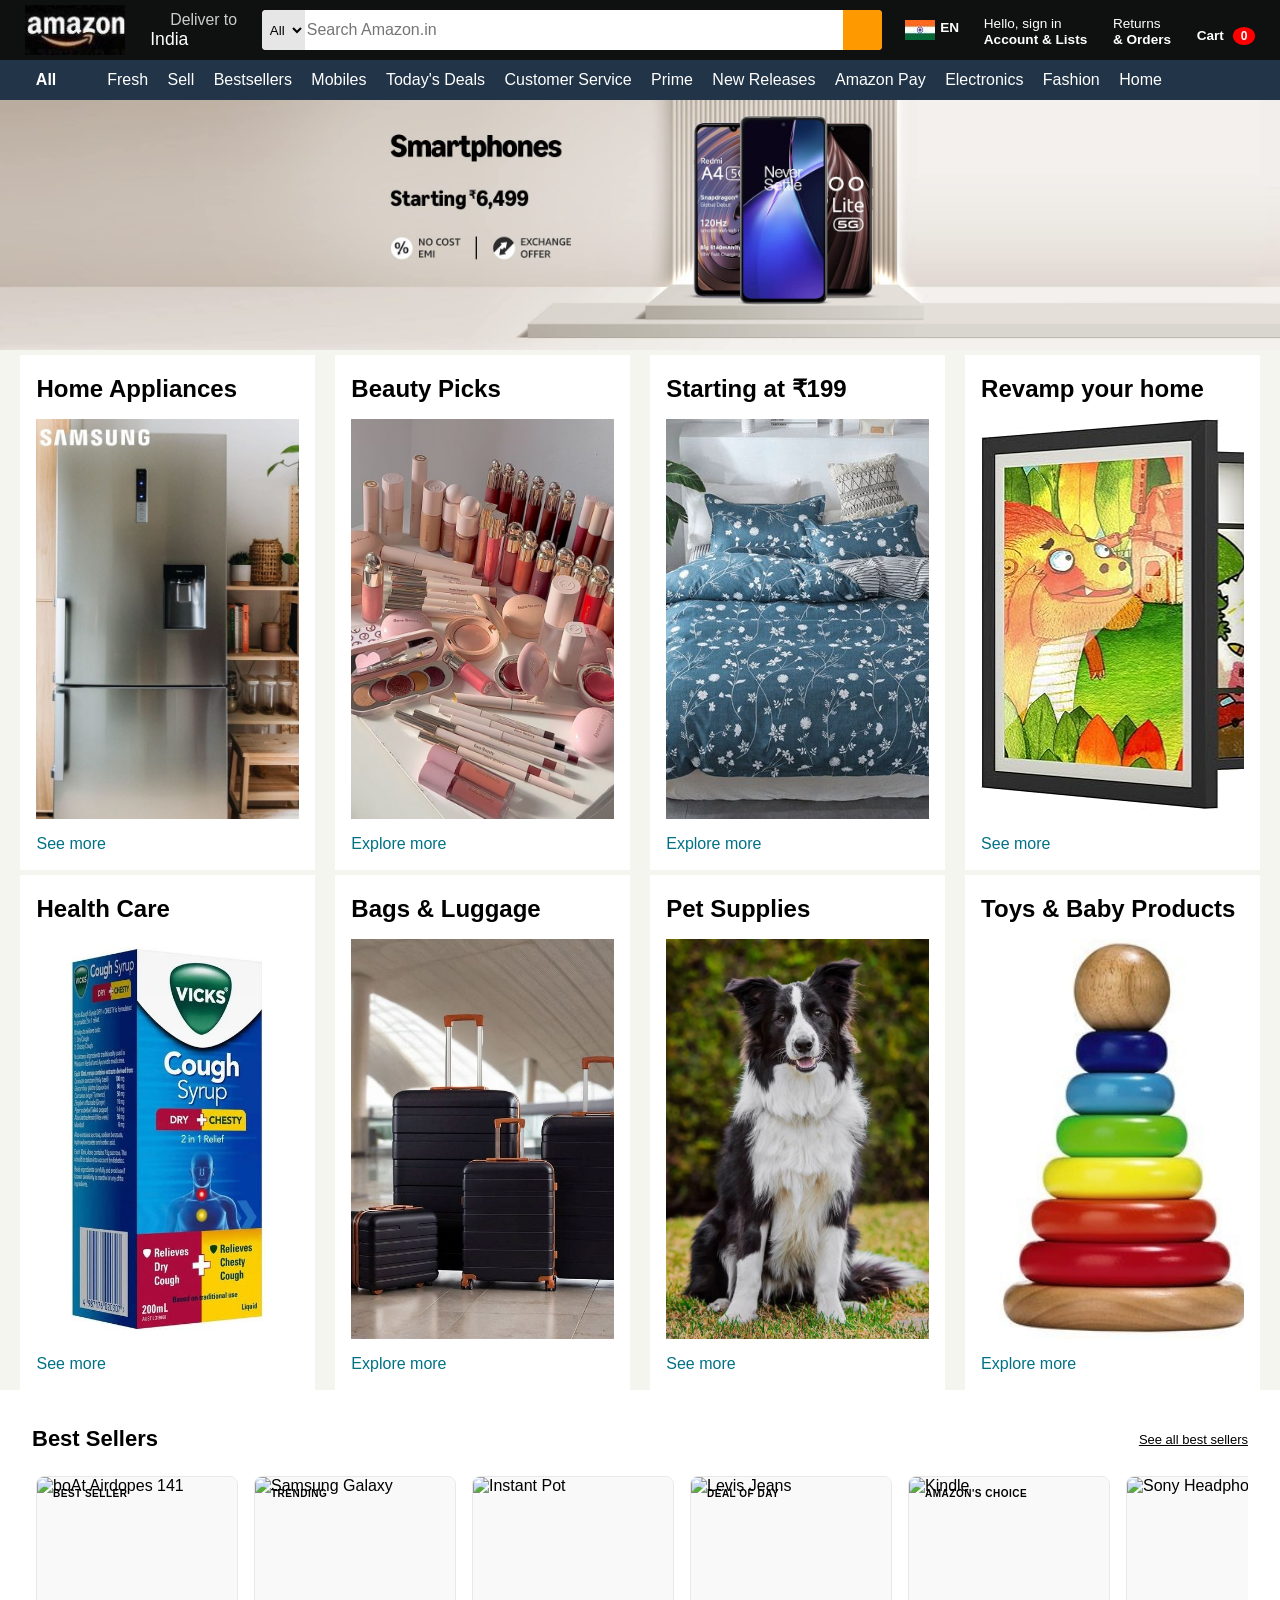
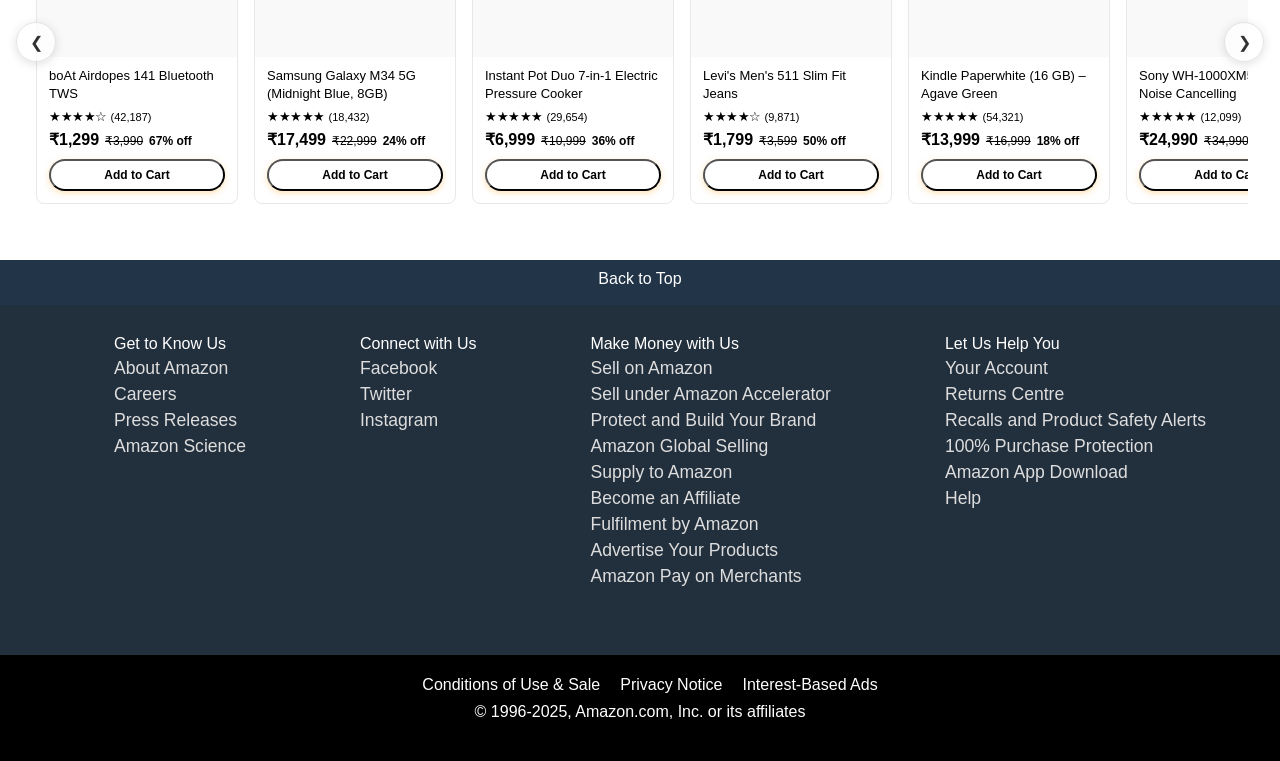
==== index.html @ c7623ada "Add files via upload" ====
<!DOCTYPE html>
<html lang="en">
<head>
    <meta charset="UTF-8">
    <meta name="viewport" content="width=device-width, initial-scale=1.0">
    <title>Amazon</title>
    <link rel="stylesheet" href="https://cdnjs.cloudflare.com/ajax/libs/font-awesome/7.0.1/css/all.min.css">
    <link rel="stylesheet" href="style.css">
</head>
<body>
    <header>
        <div class="navbar">
            <div class="nav-logo border">
                <div class="logo"></div>
            </div>
            
            <div class="nav-address border">
                <p class="add-first">Deliver to</p>
                <div class="add-icon">
                    <i class="fa-sharp fa-solid fa-location-dot"></i>
                    <p class="add-second">India</p>
                </div>
            </div>

            <div class="nav-search">
                <select class="search-select">
                    <option>All</option>
                </select>
                <input placeholder="Search Amazon.in" class="search-input">
                <div class="search-icon">
                    <i class="fa-solid fa-magnifying-glass"></i>
                </div>
            </div>

            <div class="nav-flag">
                <div class="flag"></div>
                <div class="in">
                    EN
                    <i class="fa-solid fa-caret-down"></i>
                </div>
            </div>


            <div class="nav-singin border">
                <p><span>Hello, sign in</span></p>
                <p class="nav-sec">Account & Lists</p>
            </div>

            <div class="nav-return border">
                <p><span>Returns</span></p>
                <p class="nav-sec">& Orders</p>
            </div>

            <div class="nav-cart border" id="cartBtn">
                <i class="fa-solid fa-cart-shopping"></i>
                Cart
                <span id="cartCount">0</span>
            </div>
        </div>
        <div>
            <div class="panel">
                <div class="panel-all">
                    <i class="fa-solid fa-bars"></i>
                    All 
                </div>
                <div class="panel-ops">
                    <p>Fresh</p>
                    <p>Sell</p>
                    <p>Bestsellers</p>
                    <p>Mobiles</p>
                    <p>Today's Deals</p>
                    <p>Customer Service</p>
                    <p>Prime</p>
                    <p>New Releases</p>
                    <p>Amazon Pay</p>
                    <p>Electronics</p>
                    <p>Fashion</p>
                    <p>Home</p>
            </div> 
        </div>
    </header>

    <div class="main-sec"></div>
    
    <div class="shopping">
        <div class="box">
            <div class="box-content">
                <h2>Home Appliances</h2>
                <div class="image" style="background-image: url('1.jpg');"></div>
                <p class="text">See more</p>
            </div>
        </div>

        <div class="box">
            <div class="box-content">
                <h2>Beauty Picks</h2>
                <div class="image" style="background-image: url('2.jpg');"></div>
                <p class="text">Explore more</p>
            </div>
        </div>

        <div class="box">
            <div class="box-content">
                <h2>Starting at ₹199</h2>
                <div class="image" style="background-image: url('3.jpg');"></div>
                <p class="text">Explore more</p>
            </div>
        </div>
        <div class="box">
            <div class="box-content">
                <h2>Revamp your home</h2>
                <div class="image" style="background-image: url('4.jpg');"></div>
                <p class="text">See more</p>
            </div>
        </div>

        <div class="box">
            <div class="box-content">
                <h2>Health Care</h2>
                <div class="image" style="background-image: url('5.jpg');"></div>
                <p class="text">See more</p>
            </div>
        </div>

        <div class="box">
            <div class="box-content">
                <h2>Bags & Luggage</h2>
                <div class="image" style="background-image: url('6.jpg');"></div>
                <p class="text">Explore more</p>
            </div>
        </div>

        <div class="box">
            <div class="box-content">
                <h2>Pet Supplies</h2>
                <div class="image" style="background-image: url('7.jpg');"></div>
                <p class="text">See more</p>
            </div>
        </div>

        <div class="box">
            <div class="box-content">
                <h2>Toys & Baby Products</h2>
                <div class="image" style="background-image: url('8.jpg');"></div>
                <p class="text">Explore more</p>
            </div>
        </div>
    </div>

    <section class="product-section container">
      <div class="section-header">
        <h2>Best Sellers</h2>
        <a href="#" class="see-all-link">See all best sellers</a>
      </div>
      <div class="product-row-wrapper">
        <button class="row-scroll-btn left" aria-label="Scroll left">&#10094;</button>
        <div class="product-row" id="bestSellers">

          <div class="product-card" data-id="1" data-name="boAt Airdopes 141" data-price="1299">
            <div class="card-img-wrap">
              <img src="https://images.unsplash.com/photo-1590658268037-6bf12165a8df?w=300&q=80" alt="boAt Airdopes 141" loading="lazy" />
              <span class="card-badge">Best Seller</span>
            </div>
            <div class="card-body">
              <h4 class="card-title">boAt Airdopes 141 Bluetooth TWS</h4>
              <div class="card-rating">
                <span class="stars">★★★★☆</span>
                <span class="review-count">(42,187)</span>
              </div>
              <div class="card-price">
                <span class="price-current">₹1,299</span>
                <span class="price-original">₹3,990</span>
                <span class="discount">67% off</span>
              </div>
              <button class="add-cart-btn" data-id="1" data-name="boAt Airdopes 141" data-price="1299">Add to Cart</button>
            </div>
          </div>

          <div class="product-card" data-id="2" data-name="Samsung Galaxy M34" data-price="17499">
            <div class="card-img-wrap">
              <img src="https://images.unsplash.com/photo-1511707171634-5f897ff02aa9?w=300&q=80" alt="Samsung Galaxy" loading="lazy" />
              <span class="card-badge">Trending</span>
            </div>
            <div class="card-body">
              <h4 class="card-title">Samsung Galaxy M34 5G (Midnight Blue, 8GB)</h4>
              <div class="card-rating">
                <span class="stars">★★★★★</span>
                <span class="review-count">(18,432)</span>
              </div>
              <div class="card-price">
                <span class="price-current">₹17,499</span>
                <span class="price-original">₹22,999</span>
                <span class="discount">24% off</span>
              </div>
              <button class="add-cart-btn" data-id="2" data-name="Samsung Galaxy M34" data-price="17499">Add to Cart</button>
            </div>
          </div>

          <div class="product-card" data-id="3" data-name="Instant Pot Duo 7-in-1" data-price="6999">
            <div class="card-img-wrap">
              <img src="https://images.unsplash.com/photo-1585515320310-259814833e62?w=300&q=80" alt="Instant Pot" loading="lazy" />
            </div>
            <div class="card-body">
              <h4 class="card-title">Instant Pot Duo 7-in-1 Electric Pressure Cooker</h4>
              <div class="card-rating">
                <span class="stars">★★★★★</span>
                <span class="review-count">(29,654)</span>
              </div>
              <div class="card-price">
                <span class="price-current">₹6,999</span>
                <span class="price-original">₹10,999</span>
                <span class="discount">36% off</span>
              </div>
              <button class="add-cart-btn" data-id="3" data-name="Instant Pot Duo 7-in-1" data-price="6999">Add to Cart</button>
            </div>
          </div>

          <div class="product-card" data-id="4" data-name="Levi's Men's Slim Fit Jeans" data-price="1799">
            <div class="card-img-wrap">
              <img src="https://images.unsplash.com/photo-1542272604-787c3835535d?w=300&q=80" alt="Levis Jeans" loading="lazy" />
              <span class="card-badge">Deal of Day</span>
            </div>
            <div class="card-body">
              <h4 class="card-title">Levi's Men's 511 Slim Fit Jeans</h4>
              <div class="card-rating">
                <span class="stars">★★★★☆</span>
                <span class="review-count">(9,871)</span>
              </div>
              <div class="card-price">
                <span class="price-current">₹1,799</span>
                <span class="price-original">₹3,599</span>
                <span class="discount">50% off</span>
              </div>
              <button class="add-cart-btn" data-id="4" data-name="Levi's Men's Slim Fit Jeans" data-price="1799">Add to Cart</button>
            </div>
          </div>

          <div class="product-card" data-id="5" data-name="Kindle Paperwhite" data-price="13999">
            <div class="card-img-wrap">
              <img src="https://images.unsplash.com/photo-1544716278-ca5e3f4abd8c?w=300&q=80" alt="Kindle" loading="lazy" />
              <span class="card-badge">Amazon's Choice</span>
            </div>
            <div class="card-body">
              <h4 class="card-title">Kindle Paperwhite (16 GB) – Agave Green</h4>
              <div class="card-rating">
                <span class="stars">★★★★★</span>
                <span class="review-count">(54,321)</span>
              </div>
              <div class="card-price">
                <span class="price-current">₹13,999</span>
                <span class="price-original">₹16,999</span>
                <span class="discount">18% off</span>
              </div>
              <button class="add-cart-btn" data-id="5" data-name="Kindle Paperwhite" data-price="13999">Add to Cart</button>
            </div>
          </div>

          <div class="product-card" data-id="6" data-name="Sony WH-1000XM5" data-price="24990">
            <div class="card-img-wrap">
              <img src="https://images.unsplash.com/photo-1505740420928-5e560c06d30e?w=300&q=80" alt="Sony Headphones" loading="lazy" />
            </div>
            <div class="card-body">
              <h4 class="card-title">Sony WH-1000XM5 Wireless Noise Cancelling</h4>
              <div class="card-rating">
                <span class="stars">★★★★★</span>
                <span class="review-count">(12,099)</span>
              </div>
              <div class="card-price">
                <span class="price-current">₹24,990</span>
                <span class="price-original">₹34,990</span>
                <span class="discount">29% off</span>
              </div>
              <button class="add-cart-btn" data-id="6" data-name="Sony WH-1000XM5" data-price="24990">Add to Cart</button>
            </div>
          </div>

          <div class="product-card" data-id="7" data-name="Philips Air Fryer" data-price="8499">
            <div class="card-img-wrap">
              <img src="https://images.unsplash.com/photo-1626204551772-c54060f6a7bf?w=300&q=80" alt="Air Fryer" loading="lazy" />
            </div>
            <div class="card-body">
              <h4 class="card-title">Philips Air Fryer HD9200/90 (1400W) 4.1L</h4>
              <div class="card-rating">
                <span class="stars">★★★★☆</span>
                <span class="review-count">(7,654)</span>
              </div>
              <div class="card-price">
                <span class="price-current">₹8,499</span>
                <span class="price-original">₹13,995</span>
                <span class="discount">39% off</span>
              </div>
              <button class="add-cart-btn" data-id="7" data-name="Philips Air Fryer" data-price="8499">Add to Cart</button>
            </div>
          </div>

        </div>
        <button class="row-scroll-btn right" aria-label="Scroll right">&#10095;</button>
      </div>
    </section>

    <footer>
        <div class="top">
            <a href="index.html">
                <div>
                    Back to Top
                </div>
            </a>
        </div>

        <div class="bottom">
            <ul>
                <p class="heading">Get to Know Us</p>
                <a>About Amazon</a>
                <a>Careers</a>
                <a>Press Releases</a>
                <a>Amazon Science</a>
            </ul>

            <ul>
                <p class="heading">Connect with Us</p>
                <a>Facebook</a>
                <a>Twitter</a>
                <a>Instagram</a>
            </ul>

            <ul>
                <p class="heading">Make Money with Us</p>
                <a>Sell on Amazon</a>
                <a>Sell under Amazon Accelerator</a>
                <a>Protect and Build Your Brand</a>
                <a>Amazon Global Selling</a>
                <a>Supply to Amazon</a>
                <a>Become an Affiliate</a>
                <a>Fulfilment by Amazon</a>
                <a>Advertise Your Products</a>
                <a>Amazon Pay on Merchants</a>
            </ul>

            <ul>
                <p class="heading">Let Us Help You</p>
                <a>Your Account</a>
                <a>Returns Centre</a>
                <a>Recalls and Product Safety Alerts</a>
                <a>100% Purchase Protection</a>
                <a>Amazon App Download</a>
                <a>Help</a>
            </ul>
        </div>
        
        <div class="foot">
            <ul class="end">
                <li class="list">Conditions of Use & Sale</li>
                <li class="list">Privacy Notice</li>
                <li class="list">Interest-Based Ads</li>
            </ul>
        </div>
        <div class="copy">
            <p>&copy 1996-2025, Amazon.com, Inc. or its affiliates</p>
        </div>
    </footer>

    <div id="cartOverlay"></div>
    <div id="cartOverlay"></div>
    <div id="cartSidebar">
        <div class="cart-header">
            <h2>Shopping Cart</h2>
            <button id="cartCloseBtn">&times;</button>
        </div>
        <div id="cartItems">
            <p class="empty-cart">Your cart is empty.</p>
        </div>
        <div id="cartFooter" style="display:none;">
            <h3>Total : <span id="cartTotal">₹0</span></h3>
            <button class="checkout-btn">Proceed to Checkout</button>
        </div>
    </div>
    <div id="toast"></div>

    <script src="./script.js"></script>

</body>
</html>
---- style.css ----
* {
    margin:0;
    font-family: Arial, Helvetica, sans-serif;
    border: border-box;
}
.navbar {
    height: 60px;
    background-color: #0F1111;
    color: white;
    display: flex;
    align-items: center;
    justify-content: space-evenly;
}
.nav-logo {
    height: 50px;
    width: 100px;
}
.logo {
    background-image: url("amazon-logo.jpg");
    background-size: cover;
    height: 50px;
    width: 100px;
}
.border {
    border: 1.5px solid transparent;  
}
.border:hover {
    border: 1.5px solid white;
}
.add-first {
    color: #CCCCCC; 
    font-size: 0.99rem;
    margin-left: 20px;
}
.add-second {
    font-size: 1.1rem;
}
.add-icon {
    display: flex;
    align-items: center;
}
.nav-search {
    display: flex;
    justify-content: space-evenly;
    background-color: pink;
    height: 40px;
    width: 620px;
    border-radius: 4px;
}
.nav-search:hover {
    border: 2px solid orange;
}
.search-select {
    background-color: #E6E6E6;
    border-top-left-radius: 4px;
    border-bottom-left-radius: 4px;
    border: none;
    width: 50px;
    text-align: center;
}
.search-input {
    width: 100%;
    border: none;
    font-size: 1rem;
}
.search-icon {
    width: 45px;
    display: flex;
    align-items: center;
    justify-content: center;
    font-size: 1.2rem;
    background-color: #ff9900;
    color: #0F1111;
    border-top-right-radius: 4px;
    border-bottom-right-radius: 4px;
}
.nav-flag {
    display: flex;
}
.nav-flag:hover {
    border: 1.5px solid white;
}
.flag {
    background-image: url("flag.jpg");
    height: 20px;
    width: 30px;
}
.in {
    margin-left: 5px;
    font-size: 0.85rem;
    font-weight: 700;
}
span {
    font-size: 0.85rem;
}
.nav-sec {
    font-size: 0.85rem;
    font-weight: 700;
}
.nav-cart i {
    font-size: 30px;
}
.nav-cart {
    font-size: 0.85rem;
    font-weight: 700;
}
.panel {
    height: 40px;
    background-color: #213448;
    display: flex;
    color: white;
    align-items: center;
    justify-content: space-evenly;
}
.panel-all {
    font-size: 1rem;
    font-weight: 700;
}
.panel-all:hover {
    border: 1.5px solid white;
}
.panel-ops p {
    display: inline;
    margin-left: 15px;
}
.panel-ops {
    width: 90%;
    font-size: 1rem;
    font-weight: 450;
}
.panel-ops p:hover {
    border: 1.5px solid white;
}
.main-sec {
    background-image: url("bg.jpg");
    height: 250px;
    background-size: cover;
    display: flex;
    justify-content: center;
    align-items: flex-end;

}
.shopping {
    display: flex;
    flex-wrap: wrap;
    justify-content: space-evenly;
    background-color: #F5F5F0;
}
.box {
    height: 480px;
    width: 23%;
    background-color: white;
    padding: 20px 0px 15px;
    margin-top: 5px;
}
.image {
    height: 400px;
    background-size: cover;
    margin-top: 1rem;
    margin-bottom: 1rem;
}
.image:hover {
    cursor: pointer;
}
.text{
    color: #007185;
}
.text:hover {
    cursor: pointer;
    color: #003039;
}
.box-content {
    margin-left: 1rem;
    margin-right: 1rem;
}
footer {
    margin-top: 20px;
}
.top {
    background-color: #213448;
    text-align: center;
    height: 25px;
    padding: 10px;
    font-weight: 545;
}
.top a {
    color: white;
    text-decoration: none;
}
.bottom {
    background-color: #222f3d;
    color: white;
    height: 350px;
    display: flex;
    justify-content: space-evenly;
}
ul {
    margin-top: 30px;
}
.heading:hover {
    text-decoration: underline;
}
ul a {
    display: block;
    font-size: 1.1rem;
    color: #dddddd;
    margin-top: 5px;
}
ul a:hover {
    text-decoration: underline;
}
.foot {
    height: 30px;
    background-color: black;
    margin: 0;
    display: flex;
    justify-content: center;
    align-items: center;
    color: white;
}
.end {
    list-style-type: none;
    display: flex;
    flex-wrap: wrap;
    justify-content: center;
}
.list {
    margin-right: 20px;
}
.list:hover {
    text-decoration: underline;
}
.copy {
    height: 40px;
    background-color: black;
    color: white;
    align-items: center;
    text-align: center;
    padding: 18px;
}
.product-section {
  background: var(--amz-white);
  border-radius: 8px;
  padding: 20px;
  margin: 16px 12px;
  box-shadow: var(--shadow);
}
.section-header {
  display: flex;
  justify-content: space-between;
  align-items: center;
  margin-bottom: 16px;
}
.section-header h2 { font-size: 22px; font-weight: 700; }
.see-all-link {
  color: var(--amz-link);
  font-size: 13px;
  transition: color var(--transition);
}
.see-all-link:hover { color: var(--amz-orange); text-decoration: underline; }
.product-row-wrapper { position: relative; }
.product-row {
  display: flex;
  gap: 16px;
  overflow-x: auto;
  scroll-behavior: smooth;
  padding: 8px 4px 16px;
  scrollbar-width: none;
}
.product-row::-webkit-scrollbar { display: none; }
.row-scroll-btn {
  position: absolute;
  top: 50%; transform: translateY(-55%);
  background: rgba(255,255,255,0.95);
  border: 1px solid #ddd;
  border-radius: 50%;
  width: 40px; height: 40px;
  font-size: 16px;
  display: flex; align-items: center; justify-content: center;
  z-index: 10;
  box-shadow: 0 2px 10px rgba(0,0,0,.15);
  transition: all var(--transition);
  opacity: 0.8;
}
.row-scroll-btn.left { left: -16px; }
.row-scroll-btn.right { right: -16px; }
.row-scroll-btn:hover { opacity: 1; box-shadow: 0 4px 20px rgba(0,0,0,.2); transform: translateY(-55%) scale(1.08); }
.product-card {
  min-width: 200px;
  max-width: 200px;
  background: var(--amz-white);
  border-radius: 8px;
  border: 1px solid #e8e8e8;
  overflow: hidden;
  transition: all var(--transition);
  cursor: pointer;
  flex-shrink: 0;
}
.product-card:hover {
  box-shadow: 0 6px 24px rgba(0,0,0,0.13);
  transform: translateY(-6px);
  border-color: #ddd;
}
.card-img-wrap {
  position: relative;
  height: 180px;
  background: #f9f9f9;
  overflow: hidden;
}
.card-img-wrap img {
  height: 100%;
  object-fit: cover;
  transition: transform 0.4s ease;
}
.product-card:hover .card-img-wrap img { transform: scale(1.08); }
.card-badge {
  position: absolute;
  top: 8px; left: 8px;
  background: var(--amz-red);
  color: var(--amz-white);
  font-size: 10px;
  font-weight: 700;
  padding: 3px 8px;
  border-radius: 3px;
  text-transform: uppercase;
  letter-spacing: 0.5px;
}
.card-body { padding: 10px 12px 12px; }
.card-title {
  font-size: 13px;
  font-weight: 500;
  line-height: 1.4;
  color: var(--amz-text);
  margin-bottom: 6px;
  display: -webkit-box;
  -webkit-line-clamp: 2;
  -webkit-box-orient: vertical;
  overflow: hidden;
  min-height: 36px;
}
.card-rating {
  display: flex; align-items: center; gap: 4px;
  margin-bottom: 6px;
}
.stars { color: var(--amz-orange); font-size: 13px; letter-spacing: -0.5px; }
.review-count { font-size: 11px; color: var(--amz-link); }
.card-price {
  display: flex; align-items: baseline; gap: 6px;
  flex-wrap: wrap;
  margin-bottom: 10px;
}
.price-current { font-size: 16px; font-weight: 700; color: var(--amz-text); }
.price-original { font-size: 12px; text-decoration: line-through; color: var(--amz-muted); }
.discount { font-size: 12px; color: var(--amz-red); font-weight: 600; }
.add-cart-btn {
  width: 100%;
  background: var(--amz-orange);
  color: var(--amz-dark);
  padding: 7px 12px;
  border-radius: 20px;
  font-size: 12px;
  font-weight: 700;
  text-align: center;
  transition: background var(--transition), transform var(--transition), box-shadow var(--transition);
  box-shadow: 0 2px 6px rgba(255,153,0,0.3);
}
.add-cart-btn:hover {
  background: var(--amz-orange2);
  transform: scale(1.03);
  box-shadow: 0 4px 12px rgba(255,153,0,0.45);
}
.add-cart-btn:active { transform: scale(0.97); }
.add-cart-btn.added {
  background: var(--amz-green);
  color: var(--amz-white);
}
#cartCount{
    background:red;color:white;border-radius:50%;
    padding:2px 8px;margin-left:5px;font-size:12px;
}
#cartOverlay{
    position:fixed;top:0;left:0;width:100%;height:100%;
    background:rgba(0,0,0,.5);display:none;z-index:999;
}
#cartOverlay.active{display:block;}
#cartSidebar{
    position:fixed;top:0;right:-400px;width:350px;height:100vh;
    background:#fff;transition:.3s ease;z-index:1000;
    overflow-y:auto;box-shadow:-5px 0 20px rgba(0,0,0,.3);
}
#cartSidebar.open{right:0;}
.cart-header{
    background:#131921;color:white;padding:15px;
    display:flex;justify-content:space-between;align-items:center;
}
#toast{
    position:fixed;bottom:20px;right:20px;
    background:#131921;color:white;padding:12px 18px;
    border-radius:6px;opacity:0;transition:.3s;z-index:2000;
}
#toast.show{opacity:1;}
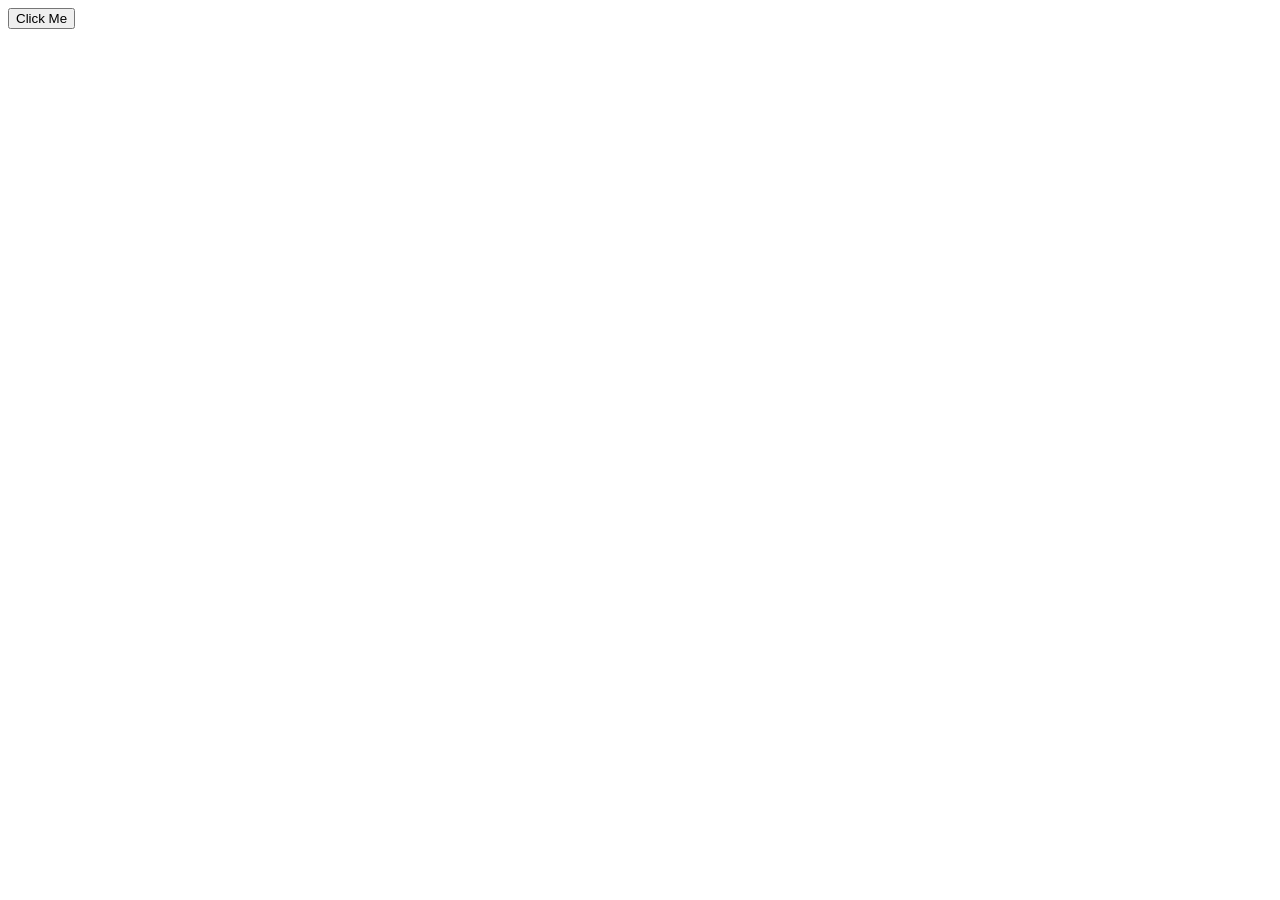
==== commit 4e719b6b: "Add files via upload" ====
--- a/index.html
+++ b/index.html
@@ -3,380 +3,10 @@
 <head>
     <meta charset="UTF-8">
     <meta name="viewport" content="width=device-width, initial-scale=1.0">
-    <title>Amazon</title>
-    <link rel="stylesheet" href="https://cdnjs.cloudflare.com/ajax/libs/font-awesome/7.0.1/css/all.min.css">
-    <link rel="stylesheet" href="style.css">
+    <title>Document</title>
 </head>
 <body>
-    <header>
-        <div class="navbar">
-            <div class="nav-logo border">
-                <div class="logo"></div>
-            </div>
-            
-            <div class="nav-address border">
-                <p class="add-first">Deliver to</p>
-                <div class="add-icon">
-                    <i class="fa-sharp fa-solid fa-location-dot"></i>
-                    <p class="add-second">India</p>
-                </div>
-            </div>
-
-            <div class="nav-search">
-                <select class="search-select">
-                    <option>All</option>
-                </select>
-                <input placeholder="Search Amazon.in" class="search-input">
-                <div class="search-icon">
-                    <i class="fa-solid fa-magnifying-glass"></i>
-                </div>
-            </div>
-
-            <div class="nav-flag">
-                <div class="flag"></div>
-                <div class="in">
-                    EN
-                    <i class="fa-solid fa-caret-down"></i>
-                </div>
-            </div>
-
-
-            <div class="nav-singin border">
-                <p><span>Hello, sign in</span></p>
-                <p class="nav-sec">Account & Lists</p>
-            </div>
-
-            <div class="nav-return border">
-                <p><span>Returns</span></p>
-                <p class="nav-sec">& Orders</p>
-            </div>
-
-            <div class="nav-cart border" id="cartBtn">
-                <i class="fa-solid fa-cart-shopping"></i>
-                Cart
-                <span id="cartCount">0</span>
-            </div>
-        </div>
-        <div>
-            <div class="panel">
-                <div class="panel-all">
-                    <i class="fa-solid fa-bars"></i>
-                    All 
-                </div>
-                <div class="panel-ops">
-                    <p>Fresh</p>
-                    <p>Sell</p>
-                    <p>Bestsellers</p>
-                    <p>Mobiles</p>
-                    <p>Today's Deals</p>
-                    <p>Customer Service</p>
-                    <p>Prime</p>
-                    <p>New Releases</p>
-                    <p>Amazon Pay</p>
-                    <p>Electronics</p>
-                    <p>Fashion</p>
-                    <p>Home</p>
-            </div> 
-        </div>
-    </header>
-
-    <div class="main-sec"></div>
-    
-    <div class="shopping">
-        <div class="box">
-            <div class="box-content">
-                <h2>Home Appliances</h2>
-                <div class="image" style="background-image: url('1.jpg');"></div>
-                <p class="text">See more</p>
-            </div>
-        </div>
-
-        <div class="box">
-            <div class="box-content">
-                <h2>Beauty Picks</h2>
-                <div class="image" style="background-image: url('2.jpg');"></div>
-                <p class="text">Explore more</p>
-            </div>
-        </div>
-
-        <div class="box">
-            <div class="box-content">
-                <h2>Starting at ₹199</h2>
-                <div class="image" style="background-image: url('3.jpg');"></div>
-                <p class="text">Explore more</p>
-            </div>
-        </div>
-        <div class="box">
-            <div class="box-content">
-                <h2>Revamp your home</h2>
-                <div class="image" style="background-image: url('4.jpg');"></div>
-                <p class="text">See more</p>
-            </div>
-        </div>
-
-        <div class="box">
-            <div class="box-content">
-                <h2>Health Care</h2>
-                <div class="image" style="background-image: url('5.jpg');"></div>
-                <p class="text">See more</p>
-            </div>
-        </div>
-
-        <div class="box">
-            <div class="box-content">
-                <h2>Bags & Luggage</h2>
-                <div class="image" style="background-image: url('6.jpg');"></div>
-                <p class="text">Explore more</p>
-            </div>
-        </div>
-
-        <div class="box">
-            <div class="box-content">
-                <h2>Pet Supplies</h2>
-                <div class="image" style="background-image: url('7.jpg');"></div>
-                <p class="text">See more</p>
-            </div>
-        </div>
-
-        <div class="box">
-            <div class="box-content">
-                <h2>Toys & Baby Products</h2>
-                <div class="image" style="background-image: url('8.jpg');"></div>
-                <p class="text">Explore more</p>
-            </div>
-        </div>
-    </div>
-
-    <section class="product-section container">
-      <div class="section-header">
-        <h2>Best Sellers</h2>
-        <a href="#" class="see-all-link">See all best sellers</a>
-      </div>
-      <div class="product-row-wrapper">
-        <button class="row-scroll-btn left" aria-label="Scroll left">&#10094;</button>
-        <div class="product-row" id="bestSellers">
-
-          <div class="product-card" data-id="1" data-name="boAt Airdopes 141" data-price="1299">
-            <div class="card-img-wrap">
-              <img src="https://images.unsplash.com/photo-1590658268037-6bf12165a8df?w=300&q=80" alt="boAt Airdopes 141" loading="lazy" />
-              <span class="card-badge">Best Seller</span>
-            </div>
-            <div class="card-body">
-              <h4 class="card-title">boAt Airdopes 141 Bluetooth TWS</h4>
-              <div class="card-rating">
-                <span class="stars">★★★★☆</span>
-                <span class="review-count">(42,187)</span>
-              </div>
-              <div class="card-price">
-                <span class="price-current">₹1,299</span>
-                <span class="price-original">₹3,990</span>
-                <span class="discount">67% off</span>
-              </div>
-              <button class="add-cart-btn" data-id="1" data-name="boAt Airdopes 141" data-price="1299">Add to Cart</button>
-            </div>
-          </div>
-
-          <div class="product-card" data-id="2" data-name="Samsung Galaxy M34" data-price="17499">
-            <div class="card-img-wrap">
-              <img src="https://images.unsplash.com/photo-1511707171634-5f897ff02aa9?w=300&q=80" alt="Samsung Galaxy" loading="lazy" />
-              <span class="card-badge">Trending</span>
-            </div>
-            <div class="card-body">
-              <h4 class="card-title">Samsung Galaxy M34 5G (Midnight Blue, 8GB)</h4>
-              <div class="card-rating">
-                <span class="stars">★★★★★</span>
-                <span class="review-count">(18,432)</span>
-              </div>
-              <div class="card-price">
-                <span class="price-current">₹17,499</span>
-                <span class="price-original">₹22,999</span>
-                <span class="discount">24% off</span>
-              </div>
-              <button class="add-cart-btn" data-id="2" data-name="Samsung Galaxy M34" data-price="17499">Add to Cart</button>
-            </div>
-          </div>
-
-          <div class="product-card" data-id="3" data-name="Instant Pot Duo 7-in-1" data-price="6999">
-            <div class="card-img-wrap">
-              <img src="https://images.unsplash.com/photo-1585515320310-259814833e62?w=300&q=80" alt="Instant Pot" loading="lazy" />
-            </div>
-            <div class="card-body">
-              <h4 class="card-title">Instant Pot Duo 7-in-1 Electric Pressure Cooker</h4>
-              <div class="card-rating">
-                <span class="stars">★★★★★</span>
-                <span class="review-count">(29,654)</span>
-              </div>
-              <div class="card-price">
-                <span class="price-current">₹6,999</span>
-                <span class="price-original">₹10,999</span>
-                <span class="discount">36% off</span>
-              </div>
-              <button class="add-cart-btn" data-id="3" data-name="Instant Pot Duo 7-in-1" data-price="6999">Add to Cart</button>
-            </div>
-          </div>
-
-          <div class="product-card" data-id="4" data-name="Levi's Men's Slim Fit Jeans" data-price="1799">
-            <div class="card-img-wrap">
-              <img src="https://images.unsplash.com/photo-1542272604-787c3835535d?w=300&q=80" alt="Levis Jeans" loading="lazy" />
-              <span class="card-badge">Deal of Day</span>
-            </div>
-            <div class="card-body">
-              <h4 class="card-title">Levi's Men's 511 Slim Fit Jeans</h4>
-              <div class="card-rating">
-                <span class="stars">★★★★☆</span>
-                <span class="review-count">(9,871)</span>
-              </div>
-              <div class="card-price">
-                <span class="price-current">₹1,799</span>
-                <span class="price-original">₹3,599</span>
-                <span class="discount">50% off</span>
-              </div>
-              <button class="add-cart-btn" data-id="4" data-name="Levi's Men's Slim Fit Jeans" data-price="1799">Add to Cart</button>
-            </div>
-          </div>
-
-          <div class="product-card" data-id="5" data-name="Kindle Paperwhite" data-price="13999">
-            <div class="card-img-wrap">
-              <img src="https://images.unsplash.com/photo-1544716278-ca5e3f4abd8c?w=300&q=80" alt="Kindle" loading="lazy" />
-              <span class="card-badge">Amazon's Choice</span>
-            </div>
-            <div class="card-body">
-              <h4 class="card-title">Kindle Paperwhite (16 GB) – Agave Green</h4>
-              <div class="card-rating">
-                <span class="stars">★★★★★</span>
-                <span class="review-count">(54,321)</span>
-              </div>
-              <div class="card-price">
-                <span class="price-current">₹13,999</span>
-                <span class="price-original">₹16,999</span>
-                <span class="discount">18% off</span>
-              </div>
-              <button class="add-cart-btn" data-id="5" data-name="Kindle Paperwhite" data-price="13999">Add to Cart</button>
-            </div>
-          </div>
-
-          <div class="product-card" data-id="6" data-name="Sony WH-1000XM5" data-price="24990">
-            <div class="card-img-wrap">
-              <img src="https://images.unsplash.com/photo-1505740420928-5e560c06d30e?w=300&q=80" alt="Sony Headphones" loading="lazy" />
-            </div>
-            <div class="card-body">
-              <h4 class="card-title">Sony WH-1000XM5 Wireless Noise Cancelling</h4>
-              <div class="card-rating">
-                <span class="stars">★★★★★</span>
-                <span class="review-count">(12,099)</span>
-              </div>
-              <div class="card-price">
-                <span class="price-current">₹24,990</span>
-                <span class="price-original">₹34,990</span>
-                <span class="discount">29% off</span>
-              </div>
-              <button class="add-cart-btn" data-id="6" data-name="Sony WH-1000XM5" data-price="24990">Add to Cart</button>
-            </div>
-          </div>
-
-          <div class="product-card" data-id="7" data-name="Philips Air Fryer" data-price="8499">
-            <div class="card-img-wrap">
-              <img src="https://images.unsplash.com/photo-1626204551772-c54060f6a7bf?w=300&q=80" alt="Air Fryer" loading="lazy" />
-            </div>
-            <div class="card-body">
-              <h4 class="card-title">Philips Air Fryer HD9200/90 (1400W) 4.1L</h4>
-              <div class="card-rating">
-                <span class="stars">★★★★☆</span>
-                <span class="review-count">(7,654)</span>
-              </div>
-              <div class="card-price">
-                <span class="price-current">₹8,499</span>
-                <span class="price-original">₹13,995</span>
-                <span class="discount">39% off</span>
-              </div>
-              <button class="add-cart-btn" data-id="7" data-name="Philips Air Fryer" data-price="8499">Add to Cart</button>
-            </div>
-          </div>
-
-        </div>
-        <button class="row-scroll-btn right" aria-label="Scroll right">&#10095;</button>
-      </div>
-    </section>
-
-    <footer>
-        <div class="top">
-            <a href="index.html">
-                <div>
-                    Back to Top
-                </div>
-            </a>
-        </div>
-
-        <div class="bottom">
-            <ul>
-                <p class="heading">Get to Know Us</p>
-                <a>About Amazon</a>
-                <a>Careers</a>
-                <a>Press Releases</a>
-                <a>Amazon Science</a>
-            </ul>
-
-            <ul>
-                <p class="heading">Connect with Us</p>
-                <a>Facebook</a>
-                <a>Twitter</a>
-                <a>Instagram</a>
-            </ul>
-
-            <ul>
-                <p class="heading">Make Money with Us</p>
-                <a>Sell on Amazon</a>
-                <a>Sell under Amazon Accelerator</a>
-                <a>Protect and Build Your Brand</a>
-                <a>Amazon Global Selling</a>
-                <a>Supply to Amazon</a>
-                <a>Become an Affiliate</a>
-                <a>Fulfilment by Amazon</a>
-                <a>Advertise Your Products</a>
-                <a>Amazon Pay on Merchants</a>
-            </ul>
-
-            <ul>
-                <p class="heading">Let Us Help You</p>
-                <a>Your Account</a>
-                <a>Returns Centre</a>
-                <a>Recalls and Product Safety Alerts</a>
-                <a>100% Purchase Protection</a>
-                <a>Amazon App Download</a>
-                <a>Help</a>
-            </ul>
-        </div>
-        
-        <div class="foot">
-            <ul class="end">
-                <li class="list">Conditions of Use & Sale</li>
-                <li class="list">Privacy Notice</li>
-                <li class="list">Interest-Based Ads</li>
-            </ul>
-        </div>
-        <div class="copy">
-            <p>&copy 1996-2025, Amazon.com, Inc. or its affiliates</p>
-        </div>
-    </footer>
-
-    <div id="cartOverlay"></div>
-    <div id="cartOverlay"></div>
-    <div id="cartSidebar">
-        <div class="cart-header">
-            <h2>Shopping Cart</h2>
-            <button id="cartCloseBtn">&times;</button>
-        </div>
-        <div id="cartItems">
-            <p class="empty-cart">Your cart is empty.</p>
-        </div>
-        <div id="cartFooter" style="display:none;">
-            <h3>Total : <span id="cartTotal">₹0</span></h3>
-            <button class="checkout-btn">Proceed to Checkout</button>
-        </div>
-    </div>
-    <div id="toast"></div>
-
-    <script src="./script.js"></script>
-
+    <button onclick="showAlert()">Click Me </button>
+    <script src="app.js"></script>
 </body>
 </html>
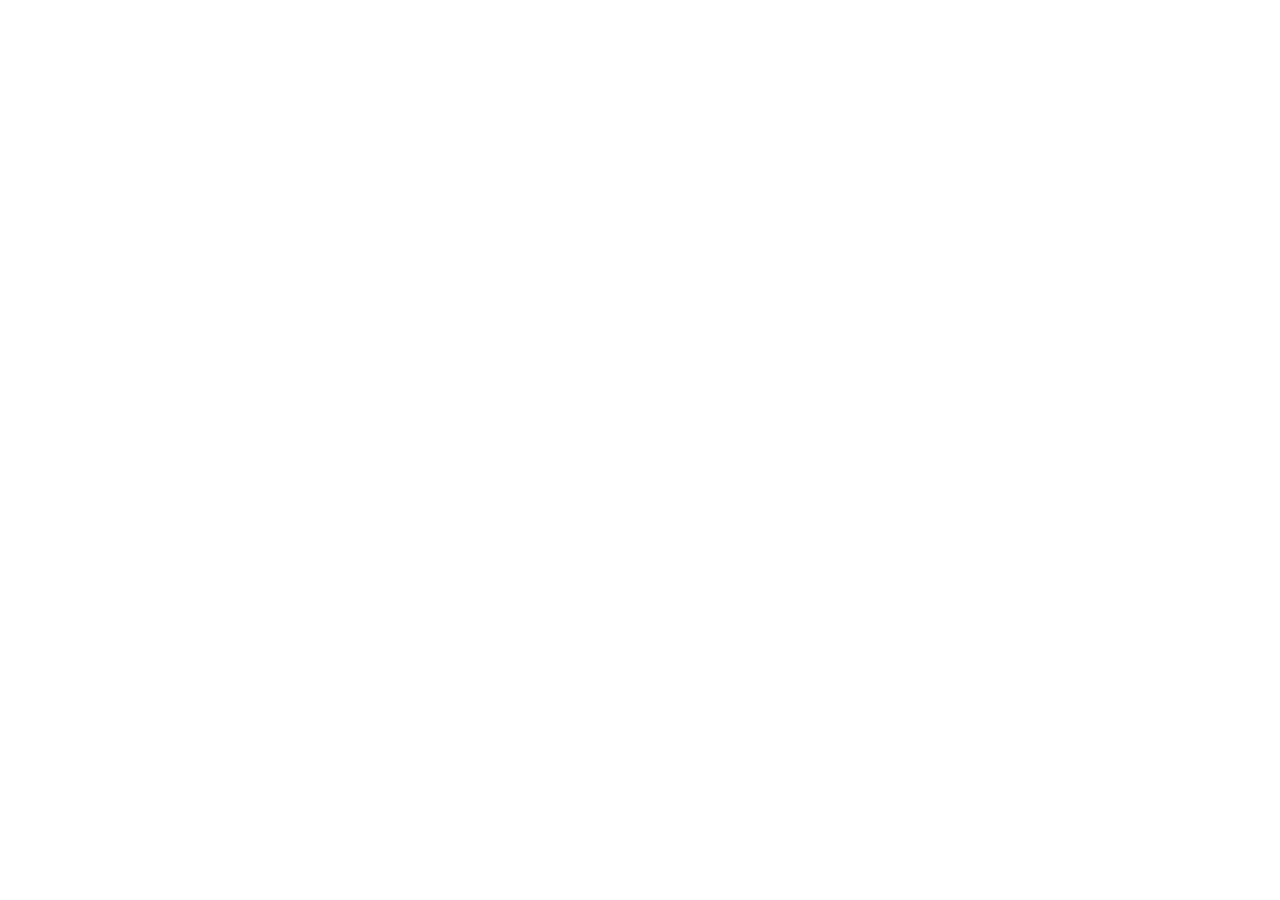
==== commit fdacc567: "Add files via upload" ====
--- a/index.html
+++ b/index.html
@@ -1,12 +1,13 @@
-<!DOCTYPE html>
+<!doctype html>
 <html lang="en">
-<head>
-    <meta charset="UTF-8">
-    <meta name="viewport" content="width=device-width, initial-scale=1.0">
-    <title>Document</title>
-</head>
-<body>
-    <button onclick="showAlert()">Click Me </button>
-    <script src="app.js"></script>
-</body>
+  <head>
+    <meta charset="UTF-8" />
+    <link rel="icon" type="image/svg+xml" href="/favicon.svg" />
+    <meta name="viewport" content="width=device-width, initial-scale=1.0" />
+    <title>zomato-app</title>
+  </head>
+  <body>
+    <div id="root"></div>
+    <script type="module" src="/src/main.jsx"></script>
+  </body>
 </html>
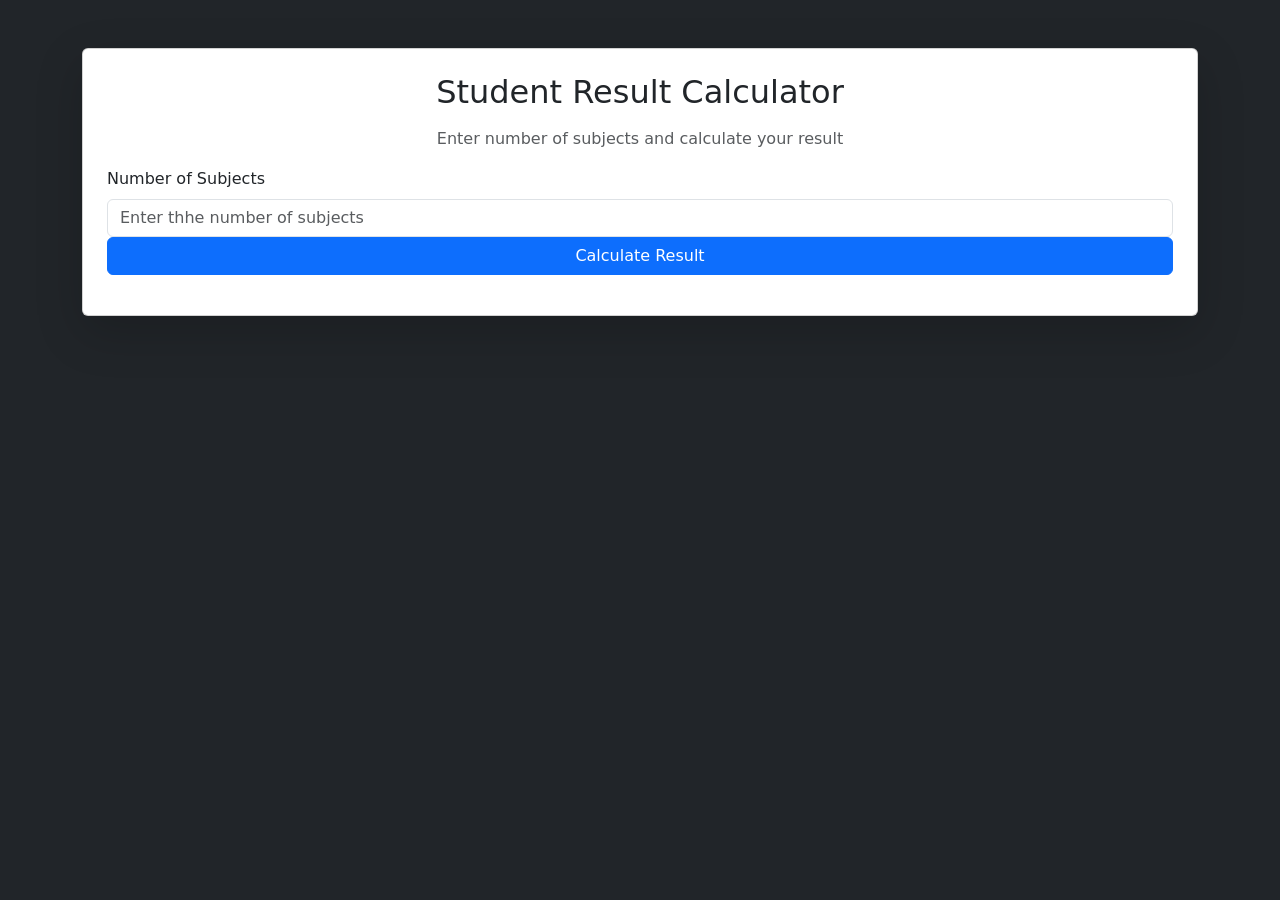
==== commit 68ecafa4: "Add files via upload" ====
--- a/index.html
+++ b/index.html
@@ -1,13 +1,46 @@
-<!doctype html>
+<!DOCTYPE html>
 <html lang="en">
-  <head>
-    <meta charset="UTF-8" />
-    <link rel="icon" type="image/svg+xml" href="/favicon.svg" />
-    <meta name="viewport" content="width=device-width, initial-scale=1.0" />
-    <title>zomato-app</title>
-  </head>
-  <body>
-    <div id="root"></div>
-    <script type="module" src="/src/main.jsx"></script>
-  </body>
+<head>
+    <meta charset="UTF-8">
+    <meta name="viewport" content="width=device-width, initial-scale=1.0">
+    <title>Studnet Result Calculator</title>
+    <link href="https://cdn.jsdelivr.net/npm/bootstrap@5.3.2/dist/css/bootstrap.min.css" rel="stylesheet">
+</head>
+<body class="bg-dark text-light">
+<div class="container py-5">
+    <div class="row justify-content-center">
+    <div class="col-md=6">
+    <div class="card shadow-lg">
+    <div class="card-body p-4">
+    <h2 class="text-center mb-3"> Student Result Calculator</h2>
+    <p class="text-center text-muted">
+    Enter number of subjects and calculate your result 
+      </p>
+      <div class="mb-3">
+       <label class="form-label">Number of Subjects</label>
+       <input
+       type="number"
+       id="numSubjectx"
+       class="form-control"
+       placeholder="Enter thhe number of subjects"
+       min="1"
+       max="20"
+      </div> 
+      <div class="d-grid">
+        <button class="btn btn-primary"
+          onclick="calculateResult()">
+          Calculate Result
+          </button>
+      </div> 
+      <div id="result box" class="md-4 d-none"></div>
+     </div>   
+    </div>        
+        </div>
+    </div>
+</div>
+
+ <script src="script.js"></script>
+ 
+
+</body>
 </html>
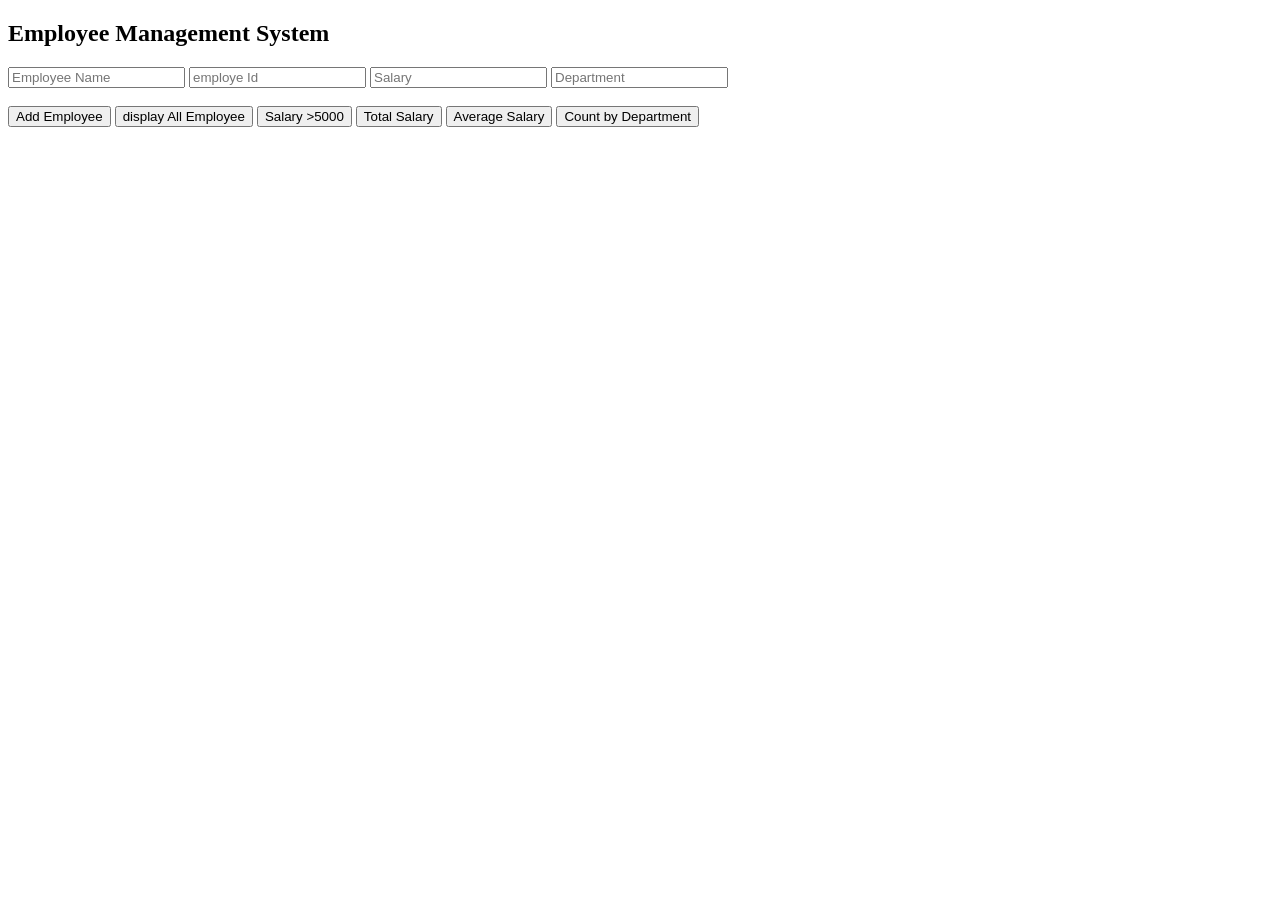
==== commit 7934e3a9: "Add files via upload" ====
--- a/index.html
+++ b/index.html
@@ -3,44 +3,28 @@
 <head>
     <meta charset="UTF-8">
     <meta name="viewport" content="width=device-width, initial-scale=1.0">
-    <title>Studnet Result Calculator</title>
-    <link href="https://cdn.jsdelivr.net/npm/bootstrap@5.3.2/dist/css/bootstrap.min.css" rel="stylesheet">
+
+    <title>Experiment-5</title>
+    <link href ="style.css rel= stylesheet">
+
 </head>
-<body class="bg-dark text-light">
-<div class="container py-5">
-    <div class="row justify-content-center">
-    <div class="col-md=6">
-    <div class="card shadow-lg">
-    <div class="card-body p-4">
-    <h2 class="text-center mb-3"> Student Result Calculator</h2>
-    <p class="text-center text-muted">
-    Enter number of subjects and calculate your result 
-      </p>
-      <div class="mb-3">
-       <label class="form-label">Number of Subjects</label>
-       <input
-       type="number"
-       id="numSubjectx"
-       class="form-control"
-       placeholder="Enter thhe number of subjects"
-       min="1"
-       max="20"
-      </div> 
-      <div class="d-grid">
-        <button class="btn btn-primary"
-          onclick="calculateResult()">
-          Calculate Result
-          </button>
-      </div> 
-      <div id="result box" class="md-4 d-none"></div>
-     </div>   
-    </div>        
-        </div>
-    </div>
-</div>
+<body>
+    <h2>Employee Management System</h2>
 
- <script src="script.js"></script>
- 
+    <input type="text" id="name" placeholder="Employee Name">
+    <input type="text " id ="Id" placeholder="employe Id">
+    <input type="number" id="salary" placeholder="Salary">
+    <input type="text" id="dept" placeholder="Department">
+    <br><br>
 
-</body>
+    <button onclick="addEmployee()">Add Employee</button>
+    <button onclick="displayEmployee()">display All Employee</button>
+    <button onclick="filterEmployee()">Salary >5000 </button>
+    <button onclick="totalSalary()">Total Salary</button>
+   
+    <button onclick="avgSalary()">Average Salary</button>
+    <button onclick="CountDept()">Count by Department</button>
+    <div id="output"></div>
+    <sript src ="script.js"></sript>
+    
 </html>
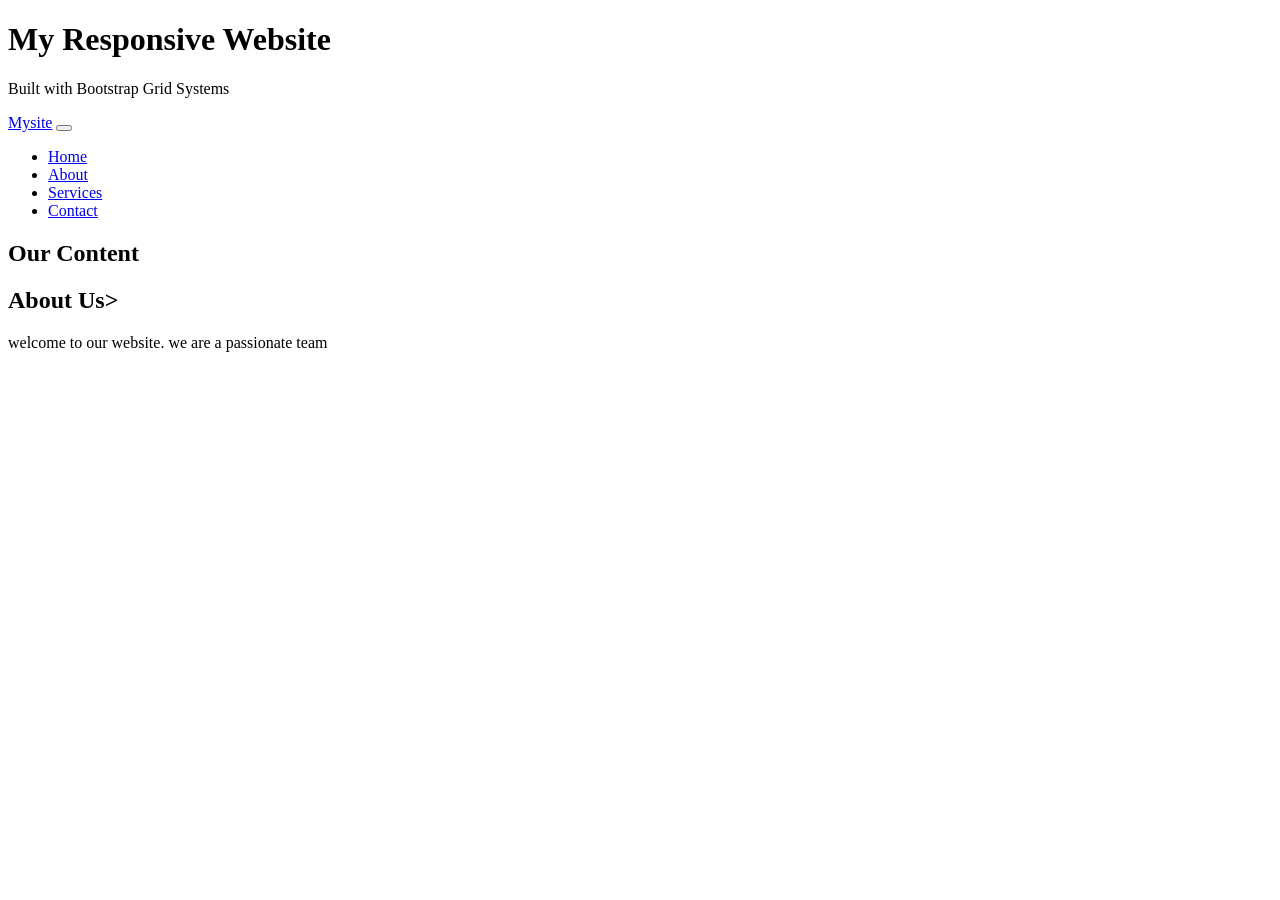
==== commit 4a5f2535: "Add files via upload" ====
--- a/index.html
+++ b/index.html
@@ -3,28 +3,64 @@
 <head>
     <meta charset="UTF-8">
     <meta name="viewport" content="width=device-width, initial-scale=1.0">
-
-    <title>Experiment-5</title>
-    <link href ="style.css rel= stylesheet">
-
+    <title>Document</title>
 </head>
 <body>
-    <h2>Employee Management System</h2>
+   <header>
+    <div class="container">
+        <h1>My Responsive Website</h1>
+        <p class="lead">Built with Bootstrap Grid Systems</p>
+    </div>
+   </header> 
+   <nav class="navbar navbar-expand-lg navbar-dark">
+    <div class="container">
+        <!--Brand / Logo-->
+        <a class="navbar-brand text-white fw-bold" href="#">Mysite</a> 
+        <!-- hamburger toggle--> 
+        <button
+            class="navbar-toggler"
+            type="button"
+            data-bs-toggler="collapse"
+            data-bs-target="#navbarmenu"
+            >
+            <span class="navbar-toggler-icon"></span>
 
-    <input type="text" id="name" placeholder="Employee Name">
-    <input type="text " id ="Id" placeholder="employe Id">
-    <input type="number" id="salary" placeholder="Salary">
-    <input type="text" id="dept" placeholder="Department">
-    <br><br>
+        </button> 
+        <!-- Nav Links-->
+        <div class="collapse navbar-collapse" id="navbarMenu">
+          <ul class="navbar-nav-ms-auto">
+            <li class="nav-item"><a class="nav-link" href="#">Home</a></li>
+            <li class="nav-item"><a class="nav-link" href="#">About</a></li>
+            <li class="nav-item"><a class="nav-link" href="#">Services</a></li>
+            <li class="nav-item"><a class="nav-link" href="#">Contact</a></li>
+            
+          </ul>
+    </div>
+    </div>
+   </nav>
 
-    <button onclick="addEmployee()">Add Employee</button>
-    <button onclick="displayEmployee()">display All Employee</button>
-    <button onclick="filterEmployee()">Salary >5000 </button>
-    <button onclick="totalSalary()">Total Salary</button>
-   
-    <button onclick="avgSalary()">Average Salary</button>
-    <button onclick="CountDept()">Count by Department</button>
-    <div id="output"></div>
-    <sript src ="script.js"></sript>
-    
+   <!-- SECTION- CONTENT-->
+    <section class="content-section">
+        <div clas-="container">
+            <h2 class="text-center md-4 fw-bold">Our Content</h2>
+            <div class="row">
+            <!--column1-->
+            <div class="col-12 col- md-6">
+             <div class="card">
+             <h1>About Us></h1>
+             <p> 
+                welcome to our website. we are a passionate team
+             </p>
+              <a href="#" class="btn btn-primary "
+                    </div>
+                </div>
+            </div>
+        </div>
+    </section>
+     
+    <footer>
+        <div class="conatiner"
+        <p class="mb-0"></p>
+    </footer>
+</body>
 </html>
